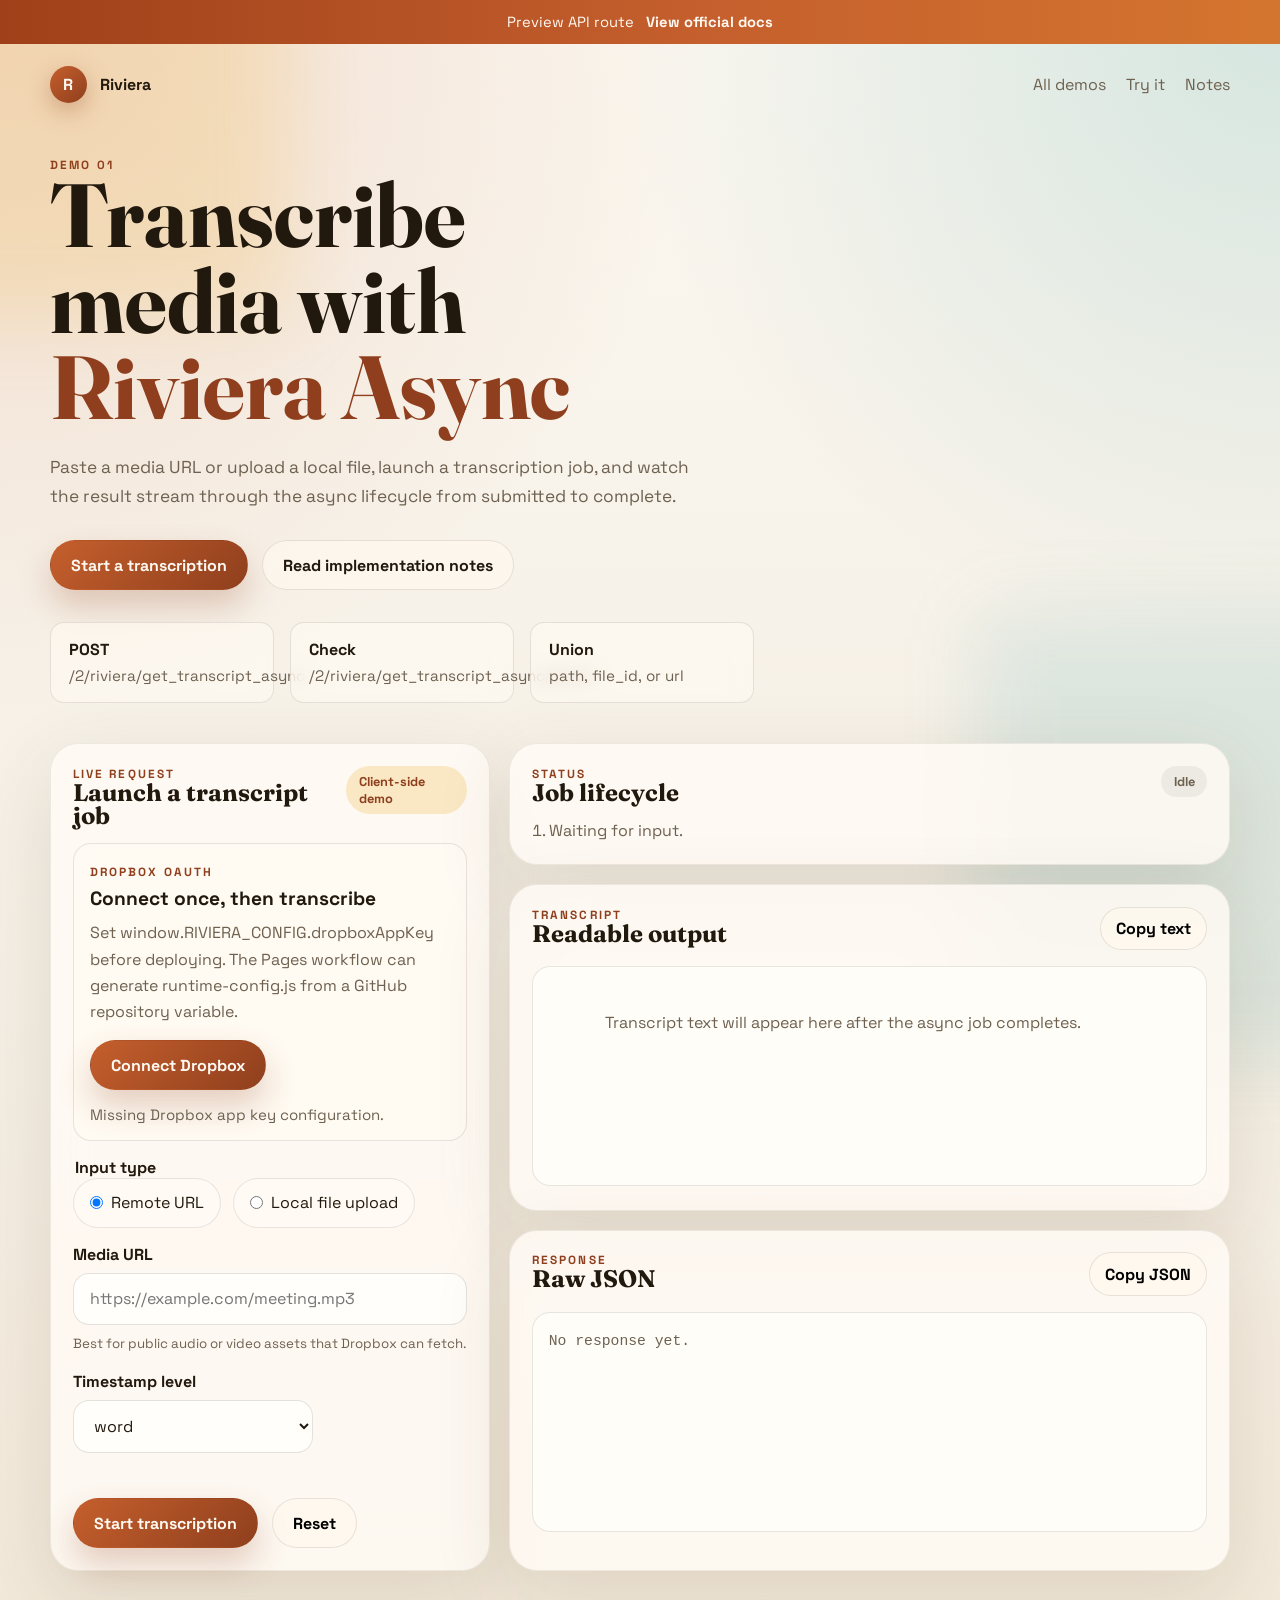
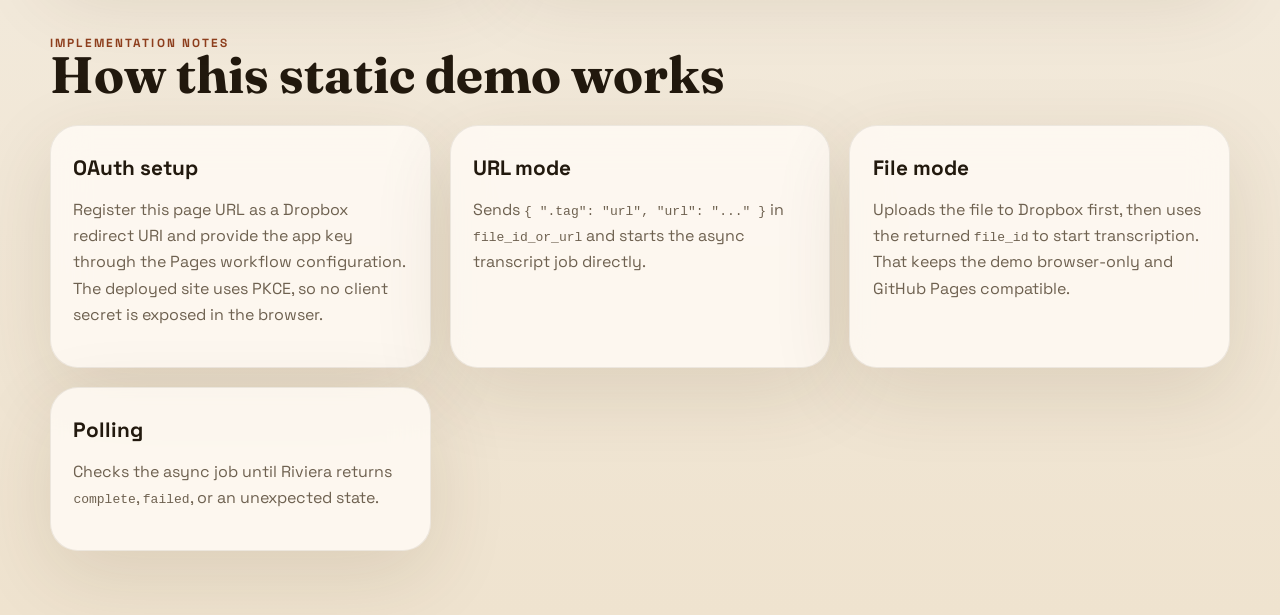
==== demos/transcription/index.html @ a37eb1b1 "Initial GitHub Pages transcription demo" ====
<!doctype html>
<html lang="en">
  <head>
    <meta charset="UTF-8" />
    <meta name="viewport" content="width=device-width, initial-scale=1.0" />
    <title>Riviera Transcription Demo</title>
    <meta
      name="description"
      content="Submit a URL or upload a file and transcribe it with Riviera's async transcript API."
    />
    <link
      rel="icon"
      href="data:image/svg+xml,%3Csvg xmlns='http://www.w3.org/2000/svg' viewBox='0 0 64 64'%3E%3Crect width='64' height='64' rx='18' fill='%23c55f2d'/%3E%3Ctext x='50%25' y='56%25' text-anchor='middle' font-size='34' font-family='Georgia,serif' fill='white'%3ER%3C/text%3E%3C/svg%3E"
    />
    <link rel="preconnect" href="https://fonts.googleapis.com" />
    <link rel="preconnect" href="https://fonts.gstatic.com" crossorigin />
    <link
      href="https://fonts.googleapis.com/css2?family=Fraunces:opsz,wght@9..144,500;9..144,700&family=Space+Grotesk:wght@400;500;700&display=swap"
      rel="stylesheet"
    />
    <link rel="stylesheet" href="../../assets/styles.css" />
  </head>
  <body class="site-shell demo-shell">
    <div class="announcement-bar">
      <span>Preview API route</span>
      <a href="https://www.dropbox.com/developers/documentation/http/documentation#riviera-get_transcript_async">
        View official docs
      </a>
    </div>

    <header class="topbar page-width">
      <a class="brand" href="../../">
        <span class="brand-mark">R</span>
        <span>Riviera</span>
      </a>
      <nav class="topnav" aria-label="Primary">
        <a href="../../">All demos</a>
        <a href="#demo">Try it</a>
        <a href="#notes">Notes</a>
      </nav>
    </header>

    <main class="page-width">
      <section class="hero hero-demo">
        <div class="hero-copy">
          <div class="eyebrow">Demo 01</div>
          <h1>
            Transcribe media with
            <span>Riviera Async</span>
          </h1>
          <p class="hero-text">
            Paste a media URL or upload a local file, launch a transcription
            job, and watch the result stream through the async lifecycle from
            submitted to complete.
          </p>
          <div class="hero-actions">
            <a class="button button-primary" href="#demo">Start a transcription</a>
            <a class="button button-secondary" href="#notes">Read implementation notes</a>
          </div>
          <div class="hero-metrics" aria-label="API facts">
            <div>
              <strong>POST</strong>
              <span>/2/riviera/get_transcript_async</span>
            </div>
            <div>
              <strong>Check</strong>
              <span>/2/riviera/get_transcript_async/check</span>
            </div>
            <div>
              <strong>Union</strong>
              <span>path, file_id, or url</span>
            </div>
          </div>
        </div>
      </section>

      <section id="demo" class="demo-workbench">
        <div class="form-panel glass-card">
          <div class="panel-header">
            <div>
              <div class="eyebrow">Live request</div>
              <h2>Launch a transcript job</h2>
            </div>
            <span class="pill pill-warm">Client-side demo</span>
          </div>

          <section class="auth-card">
            <div class="auth-copy">
              <span class="eyebrow">Dropbox OAuth</span>
              <h3>Connect once, then transcribe</h3>
              <p id="auth-description">
                This demo uses Dropbox OAuth with PKCE in the browser. Connect
                your account to enable URL and upload flows without pasting an
                access token manually.
              </p>
            </div>
            <div class="auth-actions">
              <button class="button button-primary" id="connect-button" type="button">
                Connect Dropbox
              </button>
              <button class="button button-secondary is-hidden" id="disconnect-button" type="button">
                Disconnect
              </button>
            </div>
            <div id="auth-meta" class="auth-meta">
              Not connected.
            </div>
          </section>

          <form id="transcription-form" class="transcription-form">
            <fieldset class="mode-switch">
              <legend>Input type</legend>
              <label class="mode-option">
                <input type="radio" name="inputMode" value="url" checked />
                <span>Remote URL</span>
              </label>
              <label class="mode-option">
                <input type="radio" name="inputMode" value="file" />
                <span>Local file upload</span>
              </label>
            </fieldset>

            <label class="field" data-mode-panel="url">
              <span>Media URL</span>
              <input
                id="media-url"
                name="mediaUrl"
                type="url"
                placeholder="https://example.com/meeting.mp3"
              />
              <small>Best for public audio or video assets that Dropbox can fetch.</small>
            </label>

            <label class="field is-hidden" data-mode-panel="file">
              <span>Media file</span>
              <input id="media-file" name="mediaFile" type="file" accept="audio/*,video/*" />
              <small>
                The file is uploaded to Dropbox first, then transcribed using
                the returned file ID.
              </small>
            </label>

            <label class="field field-inline">
              <span>Timestamp level</span>
              <select id="timestamp-level" name="timestampLevel">
                <option value="word" selected>word</option>
                <option value="unknown">unknown</option>
              </select>
            </label>

            <div class="form-actions">
              <button class="button button-primary" id="submit-button" type="submit">
                Start transcription
              </button>
              <button class="button button-secondary" id="reset-button" type="button">
                Reset
              </button>
            </div>
          </form>
        </div>

        <div class="results-panel">
          <section class="glass-card status-card">
            <div class="panel-header">
              <div>
                <div class="eyebrow">Status</div>
                <h2>Job lifecycle</h2>
              </div>
              <span id="status-pill" class="pill pill-neutral">Idle</span>
            </div>
            <ol id="status-log" class="status-log">
              <li>Waiting for input.</li>
            </ol>
          </section>

          <section class="glass-card output-card">
            <div class="panel-header">
              <div>
                <div class="eyebrow">Transcript</div>
                <h2>Readable output</h2>
              </div>
              <button class="button button-ghost" id="copy-transcript" type="button">
                Copy text
              </button>
            </div>
            <div id="transcript-output" class="output-box empty-state">
              Transcript text will appear here after the async job completes.
            </div>
          </section>

          <section class="glass-card output-card">
            <div class="panel-header">
              <div>
                <div class="eyebrow">Response</div>
                <h2>Raw JSON</h2>
              </div>
              <button class="button button-ghost" id="copy-json" type="button">
                Copy JSON
              </button>
            </div>
            <pre id="json-output" class="output-box empty-state">No response yet.</pre>
          </section>
        </div>
      </section>

      <section id="notes" class="section notes-section">
        <div class="section-heading">
          <div class="eyebrow">Implementation notes</div>
          <h2>How this static demo works</h2>
        </div>
        <div class="notes-grid">
          <article class="note-card">
            <h3>OAuth setup</h3>
            <p>
              Register this page URL as a Dropbox redirect URI and provide the
              app key through the Pages workflow configuration. The deployed
              site uses PKCE, so no client secret is exposed in the browser.
            </p>
          </article>
          <article class="note-card">
            <h3>URL mode</h3>
            <p>
              Sends <code>{ ".tag": "url", "url": "..." }</code> in
              <code>file_id_or_url</code> and starts the async transcript job
              directly.
            </p>
          </article>
          <article class="note-card">
            <h3>File mode</h3>
            <p>
              Uploads the file to Dropbox first, then uses the returned
              <code>file_id</code> to start transcription. That keeps the demo
              browser-only and GitHub Pages compatible.
            </p>
          </article>
          <article class="note-card">
            <h3>Polling</h3>
            <p>
              Checks the async job until Riviera returns
              <code>complete</code>, <code>failed</code>, or an unexpected
              state.
            </p>
          </article>
        </div>
      </section>
    </main>

    <script src="../../assets/runtime-config.js"></script>
    <script src="../../assets/transcription.js" defer></script>
  </body>
</html>
---- assets/styles.css ----
:root {
  --bg: #f5efe5;
  --bg-strong: #f2e4d0;
  --panel: rgba(255, 251, 245, 0.84);
  --panel-border: rgba(47, 35, 19, 0.08);
  --ink: #22190e;
  --muted: #6e6150;
  --line: rgba(34, 25, 14, 0.1);
  --brand: #c55f2d;
  --brand-deep: #8f3f1d;
  --teal: #0f8b8d;
  --gold: #f0b84b;
  --shadow: 0 24px 80px rgba(77, 50, 20, 0.12);
  --radius-xl: 28px;
  --radius-lg: 20px;
  --radius-md: 14px;
}

*,
*::before,
*::after {
  box-sizing: border-box;
}

html {
  scroll-behavior: smooth;
}

body {
  margin: 0;
  min-height: 100vh;
  color: var(--ink);
  background:
    radial-gradient(circle at top left, rgba(197, 95, 45, 0.18), transparent 28%),
    radial-gradient(circle at top right, rgba(15, 139, 141, 0.16), transparent 26%),
    linear-gradient(180deg, #fbf7f0 0%, var(--bg) 45%, #efe3cf 100%);
  font-family: "Space Grotesk", sans-serif;
}

a {
  color: inherit;
}

.site-shell {
  position: relative;
  overflow-x: hidden;
}

.site-shell::before,
.site-shell::after {
  position: fixed;
  z-index: -1;
  width: 28rem;
  height: 28rem;
  content: "";
  filter: blur(40px);
  opacity: 0.5;
  pointer-events: none;
}

.site-shell::before {
  top: -8rem;
  left: -10rem;
  background: rgba(240, 184, 75, 0.45);
}

.site-shell::after {
  right: -9rem;
  bottom: -10rem;
  background: rgba(15, 139, 141, 0.22);
}

.page-width {
  width: min(1180px, calc(100% - 2rem));
  margin: 0 auto;
}

.announcement-bar {
  display: flex;
  justify-content: center;
  gap: 0.75rem;
  padding: 0.8rem 1rem;
  color: #fff9f2;
  background: linear-gradient(90deg, #9f401a 0%, #c55f2d 55%, #d4752f 100%);
  font-size: 0.92rem;
}

.announcement-bar a {
  font-weight: 700;
  text-decoration: none;
}

.topbar {
  display: flex;
  align-items: center;
  justify-content: space-between;
  padding: 1.4rem 0;
}

.brand {
  display: inline-flex;
  align-items: center;
  gap: 0.8rem;
  font-weight: 700;
  text-decoration: none;
}

.brand-mark {
  display: inline-grid;
  place-items: center;
  width: 2.3rem;
  height: 2.3rem;
  border-radius: 999px;
  color: #fff7f0;
  background: linear-gradient(140deg, var(--brand) 0%, var(--brand-deep) 100%);
  box-shadow: 0 8px 24px rgba(143, 63, 29, 0.35);
}

.topnav {
  display: flex;
  gap: 1.25rem;
  flex-wrap: wrap;
}

.topnav a {
  color: var(--muted);
  text-decoration: none;
}

.hero {
  display: grid;
  gap: 2rem;
  align-items: center;
  padding: 2rem 0 4rem;
}

.hero-home {
  grid-template-columns: minmax(0, 1.1fr) minmax(320px, 0.9fr);
}

.hero-demo {
  grid-template-columns: 1fr;
  padding-bottom: 2.5rem;
}

.eyebrow,
.card-kicker,
.micro-label {
  text-transform: uppercase;
  letter-spacing: 0.18em;
  font-size: 0.74rem;
  font-weight: 700;
  color: var(--brand-deep);
}

.hero h1,
.section-heading h2,
.panel-header h2,
.hero-card h2 {
  margin: 0;
  font-family: "Fraunces", serif;
  line-height: 0.96;
}

.hero h1 {
  max-width: 11ch;
  font-size: clamp(3.5rem, 7vw, 6.6rem);
}

.hero h1 span {
  color: var(--brand-deep);
}

.hero-text {
  max-width: 40rem;
  margin: 1.4rem 0 0;
  color: var(--muted);
  font-size: 1.08rem;
  line-height: 1.7;
}

.hero-actions,
.form-actions {
  display: flex;
  gap: 0.9rem;
  flex-wrap: wrap;
  margin-top: 1.8rem;
}

.hero-metrics {
  display: grid;
  grid-template-columns: repeat(3, minmax(0, 1fr));
  gap: 1rem;
  max-width: 44rem;
  margin-top: 2rem;
}

.hero-metrics div {
  padding: 1rem 1.1rem;
  border: 1px solid var(--line);
  border-radius: var(--radius-md);
  background: rgba(255, 250, 242, 0.62);
  backdrop-filter: blur(10px);
}

.hero-metrics strong {
  display: block;
  margin-bottom: 0.3rem;
  font-size: 1rem;
}

.hero-metrics span {
  color: var(--muted);
  font-size: 0.95rem;
}

.hero-panel {
  position: relative;
}

.panel-glow {
  position: absolute;
  inset: 8% 12%;
  border-radius: 36px;
  background: linear-gradient(145deg, rgba(197, 95, 45, 0.18), rgba(15, 139, 141, 0.1));
  filter: blur(20px);
}

.hero-card,
.glass-card,
.structure-card,
.demo-card,
.note-card {
  position: relative;
  border: 1px solid var(--panel-border);
  border-radius: var(--radius-xl);
  background: var(--panel);
  box-shadow: var(--shadow);
  backdrop-filter: blur(18px);
}

.hero-card {
  padding: 1.6rem;
}

.hero-card-top,
.panel-header {
  display: flex;
  align-items: flex-start;
  justify-content: space-between;
  gap: 1rem;
}

.hero-card p,
.demo-card p,
.note-card p,
.structure-card p,
.field small {
  color: var(--muted);
  line-height: 1.65;
}

.feature-list {
  display: grid;
  gap: 0.8rem;
  padding: 0;
  margin: 1.2rem 0 1.5rem;
  list-style: none;
}

.feature-list li {
  position: relative;
  padding-left: 1.3rem;
}

.feature-list li::before {
  position: absolute;
  left: 0;
  top: 0.4rem;
  width: 0.45rem;
  height: 0.45rem;
  border-radius: 999px;
  background: var(--teal);
  content: "";
}

.button {
  display: inline-flex;
  align-items: center;
  justify-content: center;
  min-height: 48px;
  padding: 0.85rem 1.25rem;
  border: 1px solid transparent;
  border-radius: 999px;
  font: inherit;
  font-weight: 700;
  text-decoration: none;
  cursor: pointer;
  transition:
    transform 160ms ease,
    box-shadow 160ms ease,
    background 160ms ease;
}

.button:hover {
  transform: translateY(-1px);
}

.button-primary {
  color: #fff9f2;
  background: linear-gradient(135deg, var(--brand) 0%, var(--brand-deep) 100%);
  box-shadow: 0 16px 32px rgba(143, 63, 29, 0.24);
}

.button-secondary,
.button-ghost {
  border-color: var(--line);
  background: rgba(255, 248, 238, 0.7);
}

.button-ghost {
  min-height: 40px;
  padding: 0.65rem 0.95rem;
}

.button-wide {
  width: 100%;
}

.pill {
  display: inline-flex;
  align-items: center;
  justify-content: center;
  padding: 0.45rem 0.8rem;
  border-radius: 999px;
  font-size: 0.8rem;
  font-weight: 700;
}

.pill-warm {
  color: var(--brand-deep);
  background: rgba(240, 184, 75, 0.28);
}

.pill-neutral {
  color: var(--muted);
  background: rgba(34, 25, 14, 0.06);
}

.pill-success {
  color: #0f6c57;
  background: rgba(41, 171, 135, 0.18);
}

.pill-danger {
  color: #8b2f18;
  background: rgba(197, 95, 45, 0.18);
}

.pill-progress {
  color: #855400;
  background: rgba(240, 184, 75, 0.28);
}

.section {
  padding: 1rem 0 4rem;
}

.section-heading h2 {
  font-size: clamp(2.3rem, 4vw, 3.6rem);
}

.demo-grid,
.notes-grid {
  display: grid;
  gap: 1.2rem;
  margin-top: 1.6rem;
}

.demo-grid {
  grid-template-columns: repeat(3, minmax(0, 1fr));
}

.notes-grid {
  grid-template-columns: repeat(3, minmax(0, 1fr));
}

.demo-card,
.note-card {
  padding: 1.4rem;
}

.demo-card-featured {
  background:
    linear-gradient(180deg, rgba(255, 248, 238, 0.92), rgba(249, 236, 212, 0.92)),
    var(--panel);
}

.demo-card h3,
.note-card h3 {
  margin: 0.4rem 0 0.7rem;
  font-size: 1.3rem;
}

.demo-card a,
.demo-card span {
  font-weight: 700;
}

.structure-card {
  padding: 1.5rem;
  margin-top: 1.6rem;
}

.structure-card pre {
  margin: 0;
  padding: 1rem 1.1rem;
  overflow-x: auto;
  border-radius: var(--radius-md);
  background: #241c15;
  color: #f9efe1;
}

.demo-workbench {
  display: grid;
  grid-template-columns: minmax(320px, 440px) minmax(0, 1fr);
  gap: 1.2rem;
  padding-bottom: 4rem;
}

.glass-card {
  padding: 1.35rem;
}

.transcription-form {
  display: grid;
  gap: 1rem;
  margin-top: 1rem;
}

.auth-card {
  display: grid;
  gap: 0.9rem;
  margin-top: 1rem;
  padding: 1rem;
  border: 1px solid var(--line);
  border-radius: 18px;
  background: rgba(255, 250, 242, 0.78);
}

.auth-card h3 {
  margin: 0.35rem 0 0;
  font-size: 1.2rem;
}

.auth-card p {
  margin: 0.55rem 0 0;
  color: var(--muted);
  line-height: 1.65;
}

.auth-actions {
  display: flex;
  gap: 0.75rem;
  flex-wrap: wrap;
}

.auth-meta {
  color: var(--muted);
  font-size: 0.94rem;
}

.field {
  display: grid;
  gap: 0.5rem;
}

.field span,
.mode-switch legend {
  font-weight: 700;
}

input,
select {
  width: 100%;
  min-height: 50px;
  padding: 0.9rem 1rem;
  border: 1px solid rgba(34, 25, 14, 0.12);
  border-radius: 16px;
  color: var(--ink);
  background: rgba(255, 254, 251, 0.92);
  font: inherit;
}

input:focus,
select:focus {
  outline: 2px solid rgba(197, 95, 45, 0.22);
  outline-offset: 1px;
  border-color: rgba(197, 95, 45, 0.42);
}

.mode-switch {
  display: flex;
  gap: 0.75rem;
  padding: 0;
  margin: 0;
  border: 0;
  flex-wrap: wrap;
}

.mode-option {
  display: inline-flex;
  align-items: center;
  gap: 0.5rem;
  padding: 0.85rem 1rem;
  border: 1px solid var(--line);
  border-radius: 999px;
  background: rgba(255, 251, 245, 0.7);
  cursor: pointer;
}

.mode-option input {
  width: auto;
  min-height: auto;
  margin: 0;
}

.field-inline {
  max-width: 240px;
}

.results-panel {
  display: grid;
  gap: 1.2rem;
}

.status-log {
  display: grid;
  gap: 0.7rem;
  margin: 1rem 0 0;
  padding-left: 1.1rem;
  color: var(--muted);
}

.output-box {
  min-height: 220px;
  margin-top: 1rem;
  padding: 1rem;
  overflow: auto;
  border: 1px solid rgba(34, 25, 14, 0.1);
  border-radius: 18px;
  background: rgba(255, 253, 248, 0.86);
  white-space: pre-wrap;
  line-height: 1.65;
}

pre.output-box {
  font-size: 0.92rem;
}

.empty-state {
  color: var(--muted);
}

.is-hidden {
  display: none;
}

.notes-section {
  padding-top: 0;
}

@media (max-width: 980px) {
  .hero-home,
  .demo-workbench,
  .demo-grid,
  .notes-grid {
    grid-template-columns: 1fr;
  }

  .hero h1 {
    max-width: 100%;
  }

  .hero-metrics {
    grid-template-columns: 1fr;
  }
}

@media (max-width: 720px) {
  .announcement-bar,
  .topbar,
  .hero-card-top,
  .panel-header {
    align-items: flex-start;
    flex-direction: column;
  }

  .topnav {
    gap: 0.9rem;
  }

  .button,
  .mode-option,
  .auth-actions .button {
    width: 100%;
  }

  .hero-actions,
  .form-actions {
    flex-direction: column;
  }
}
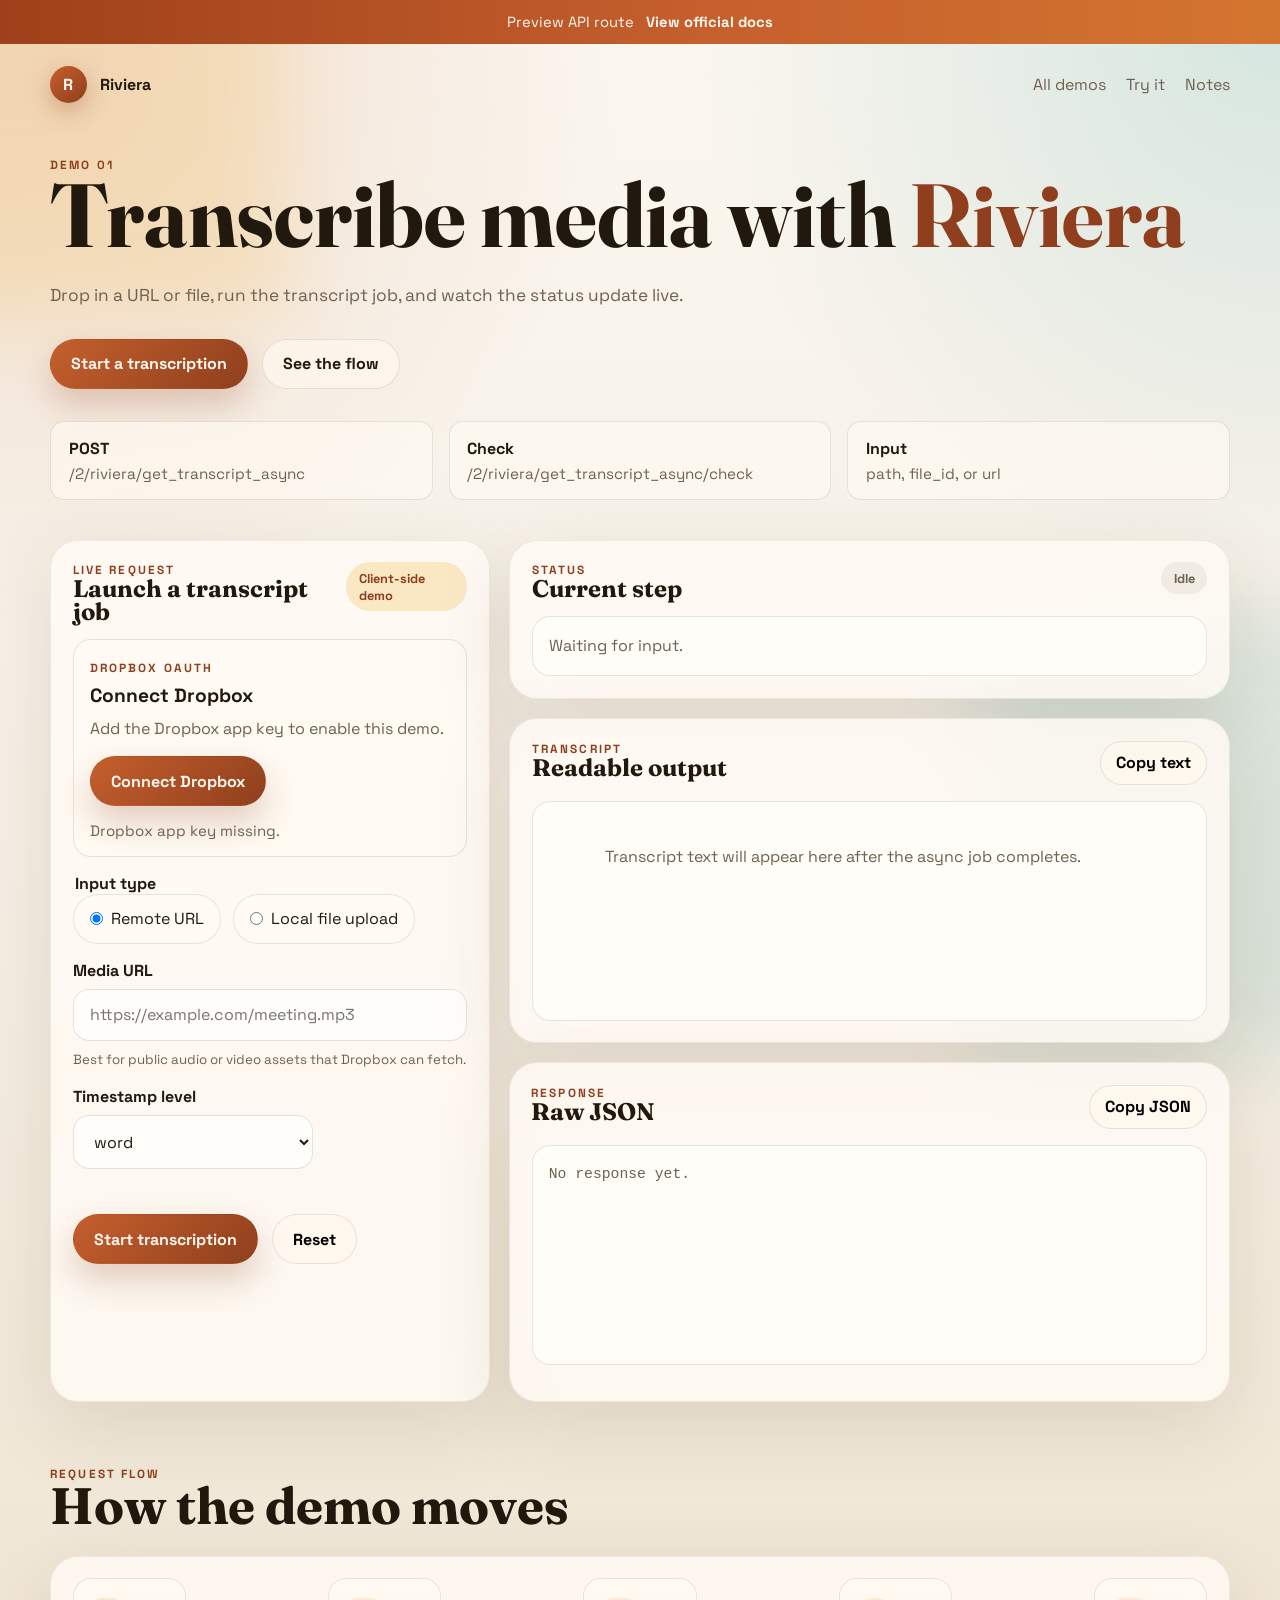
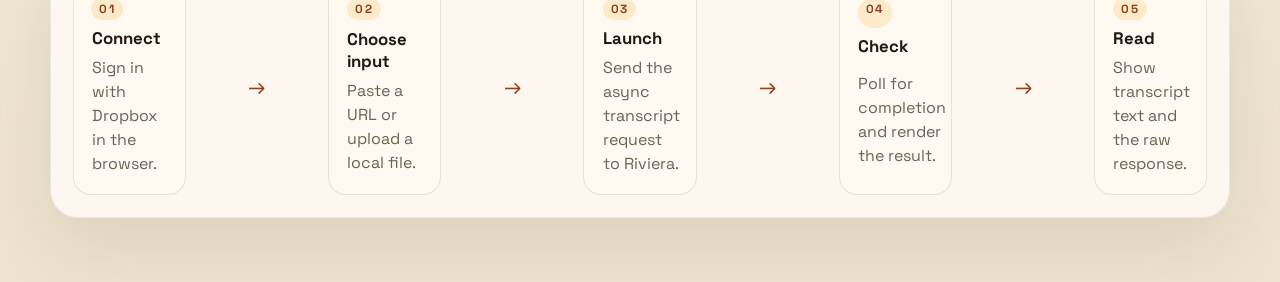
==== commit fd5c43ec: "Polish transcription demo layout" ====
--- a/demos/transcription/index.html
+++ b/demos/transcription/index.html
@@ -46,29 +46,28 @@
           <div class="eyebrow">Demo 01</div>
           <h1>
             Transcribe media with
-            <span>Riviera Async</span>
+            <span>Riviera</span>
           </h1>
           <p class="hero-text">
-            Paste a media URL or upload a local file, launch a transcription
-            job, and watch the result stream through the async lifecycle from
-            submitted to complete.
+            Drop in a URL or file, run the transcript job, and watch the
+            status update live.
           </p>
           <div class="hero-actions">
             <a class="button button-primary" href="#demo">Start a transcription</a>
-            <a class="button button-secondary" href="#notes">Read implementation notes</a>
+            <a class="button button-secondary" href="#notes">See the flow</a>
           </div>
           <div class="hero-metrics" aria-label="API facts">
             <div>
               <strong>POST</strong>
-              <span>/2/riviera/get_transcript_async</span>
+              <span class="metric-copy">/2/riviera/get_transcript_async</span>
             </div>
             <div>
               <strong>Check</strong>
-              <span>/2/riviera/get_transcript_async/check</span>
-            </div>
-            <div>
-              <strong>Union</strong>
-              <span>path, file_id, or url</span>
+              <span class="metric-copy">/2/riviera/get_transcript_async/check</span>
+            </div>
+            <div>
+              <strong>Input</strong>
+              <span class="metric-copy">path, file_id, or url</span>
             </div>
           </div>
         </div>
@@ -87,11 +86,9 @@
           <section class="auth-card">
             <div class="auth-copy">
               <span class="eyebrow">Dropbox OAuth</span>
-              <h3>Connect once, then transcribe</h3>
+              <h3>Connect Dropbox</h3>
               <p id="auth-description">
-                This demo uses Dropbox OAuth with PKCE in the browser. Connect
-                your account to enable URL and upload flows without pasting an
-                access token manually.
+                Connect Dropbox once to run URL or file-based transcriptions.
               </p>
             </div>
             <div class="auth-actions">
@@ -144,7 +141,7 @@
               <span>Timestamp level</span>
               <select id="timestamp-level" name="timestampLevel">
                 <option value="word" selected>word</option>
-                <option value="unknown">unknown</option>
+                <option value="sentence">sentence</option>
               </select>
             </label>
 
@@ -164,13 +161,11 @@
             <div class="panel-header">
               <div>
                 <div class="eyebrow">Status</div>
-                <h2>Job lifecycle</h2>
+                <h2>Current step</h2>
               </div>
               <span id="status-pill" class="pill pill-neutral">Idle</span>
             </div>
-            <ol id="status-log" class="status-log">
-              <li>Waiting for input.</li>
-            </ol>
+            <div id="status-log" class="status-log">Waiting for input.</div>
           </section>
 
           <section class="glass-card output-card">
@@ -205,42 +200,39 @@
 
       <section id="notes" class="section notes-section">
         <div class="section-heading">
-          <div class="eyebrow">Implementation notes</div>
-          <h2>How this static demo works</h2>
-        </div>
-        <div class="notes-grid">
-          <article class="note-card">
-            <h3>OAuth setup</h3>
-            <p>
-              Register this page URL as a Dropbox redirect URI and provide the
-              app key through the Pages workflow configuration. The deployed
-              site uses PKCE, so no client secret is exposed in the browser.
-            </p>
-          </article>
-          <article class="note-card">
-            <h3>URL mode</h3>
-            <p>
-              Sends <code>{ ".tag": "url", "url": "..." }</code> in
-              <code>file_id_or_url</code> and starts the async transcript job
-              directly.
-            </p>
-          </article>
-          <article class="note-card">
-            <h3>File mode</h3>
-            <p>
-              Uploads the file to Dropbox first, then uses the returned
-              <code>file_id</code> to start transcription. That keeps the demo
-              browser-only and GitHub Pages compatible.
-            </p>
-          </article>
-          <article class="note-card">
-            <h3>Polling</h3>
-            <p>
-              Checks the async job until Riviera returns
-              <code>complete</code>, <code>failed</code>, or an unexpected
-              state.
-            </p>
-          </article>
+          <div class="eyebrow">Request flow</div>
+          <h2>How the demo moves</h2>
+        </div>
+        <div class="flow-diagram glass-card" aria-label="Demo request flow">
+          <div class="flow-step">
+            <span class="flow-index">01</span>
+            <h3>Connect</h3>
+            <p>Sign in with Dropbox in the browser.</p>
+          </div>
+          <div class="flow-arrow" aria-hidden="true">→</div>
+          <div class="flow-step">
+            <span class="flow-index">02</span>
+            <h3>Choose input</h3>
+            <p>Paste a URL or upload a local file.</p>
+          </div>
+          <div class="flow-arrow" aria-hidden="true">→</div>
+          <div class="flow-step">
+            <span class="flow-index">03</span>
+            <h3>Launch</h3>
+            <p>Send the async transcript request to Riviera.</p>
+          </div>
+          <div class="flow-arrow" aria-hidden="true">→</div>
+          <div class="flow-step">
+            <span class="flow-index">04</span>
+            <h3>Check</h3>
+            <p>Poll for completion and render the result.</p>
+          </div>
+          <div class="flow-arrow" aria-hidden="true">→</div>
+          <div class="flow-step">
+            <span class="flow-index">05</span>
+            <h3>Read</h3>
+            <p>Show transcript text and the raw response.</p>
+          </div>
         </div>
       </section>
     </main>
--- a/assets/styles.css
+++ b/assets/styles.css
@@ -167,6 +167,10 @@
   font-size: clamp(3.5rem, 7vw, 6.6rem);
 }
 
+.hero-demo h1 {
+  max-width: 100%;
+}
+
 .hero h1 span {
   color: var(--brand-deep);
 }
@@ -191,11 +195,12 @@
   display: grid;
   grid-template-columns: repeat(3, minmax(0, 1fr));
   gap: 1rem;
-  max-width: 44rem;
+  max-width: 100%;
   margin-top: 2rem;
 }
 
 .hero-metrics div {
+  min-width: 0;
   padding: 1rem 1.1rem;
   border: 1px solid var(--line);
   border-radius: var(--radius-md);
@@ -210,8 +215,11 @@
 }
 
 .hero-metrics span {
+  display: block;
   color: var(--muted);
   font-size: 0.95rem;
+  overflow-wrap: anywhere;
+  word-break: break-word;
 }
 
 .hero-panel {
@@ -456,7 +464,7 @@
 .auth-card p {
   margin: 0.55rem 0 0;
   color: var(--muted);
-  line-height: 1.65;
+  line-height: 1.55;
 }
 
 .auth-actions {
@@ -535,11 +543,16 @@
 }
 
 .status-log {
-  display: grid;
-  gap: 0.7rem;
+  display: flex;
+  align-items: center;
+  min-height: 3.75rem;
   margin: 1rem 0 0;
-  padding-left: 1.1rem;
-  color: var(--muted);
+  padding: 0.95rem 1rem;
+  border: 1px solid rgba(34, 25, 14, 0.1);
+  border-radius: 18px;
+  background: rgba(255, 253, 248, 0.86);
+  color: var(--muted);
+  line-height: 1.5;
 }
 
 .output-box {
@@ -570,6 +583,55 @@
   padding-top: 0;
 }
 
+.flow-diagram {
+  display: grid;
+  grid-template-columns: repeat(9, minmax(0, 1fr));
+  gap: 0.9rem;
+  align-items: stretch;
+  margin-top: 1.6rem;
+}
+
+.flow-step {
+  display: grid;
+  gap: 0.45rem;
+  grid-column: span 1;
+  min-width: 0;
+  padding: 1.15rem;
+  border: 1px solid var(--line);
+  border-radius: 18px;
+  background: rgba(255, 250, 242, 0.78);
+}
+
+.flow-step h3 {
+  margin: 0;
+  font-size: 1.05rem;
+}
+
+.flow-step p {
+  margin: 0;
+  color: var(--muted);
+  line-height: 1.5;
+}
+
+.flow-index {
+  display: inline-flex;
+  width: fit-content;
+  padding: 0.22rem 0.5rem;
+  border-radius: 999px;
+  color: var(--brand-deep);
+  background: rgba(240, 184, 75, 0.24);
+  font-size: 0.74rem;
+  font-weight: 700;
+  letter-spacing: 0.1em;
+}
+
+.flow-arrow {
+  display: grid;
+  place-items: center;
+  color: var(--brand-deep);
+  font-size: 1.35rem;
+}
+
 @media (max-width: 980px) {
   .hero-home,
   .demo-workbench,
@@ -584,6 +646,19 @@
 
   .hero-metrics {
     grid-template-columns: 1fr;
+  }
+
+  .flow-diagram {
+    grid-template-columns: 1fr;
+  }
+
+  .flow-step,
+  .flow-arrow {
+    grid-column: auto;
+  }
+
+  .flow-arrow {
+    transform: rotate(90deg);
   }
 }
 
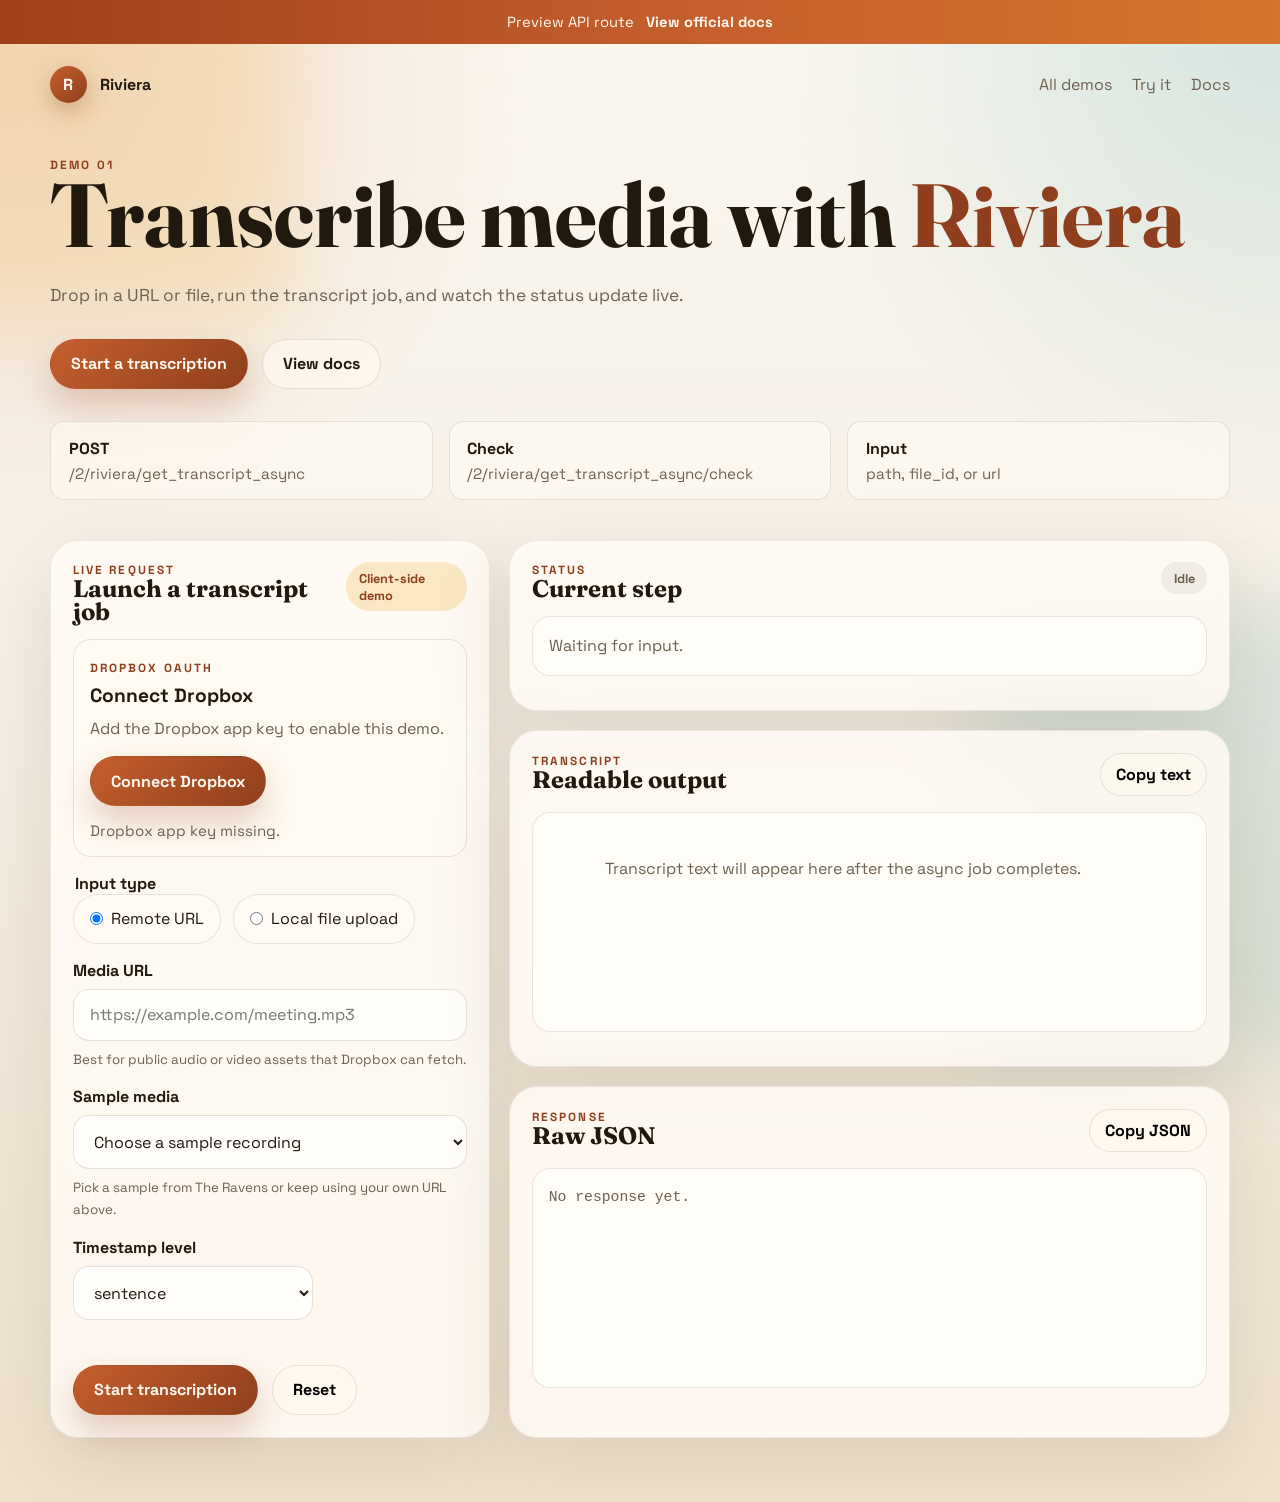
==== commit dbaa1ea0: "Add sample media preview to transcription demo" ====
--- a/demos/transcription/index.html
+++ b/demos/transcription/index.html
@@ -36,7 +36,7 @@
       <nav class="topnav" aria-label="Primary">
         <a href="../../">All demos</a>
         <a href="#demo">Try it</a>
-        <a href="#notes">Notes</a>
+        <a href="https://www.dropbox.com/developers/documentation/http/documentation#riviera-get_transcript_async">Docs</a>
       </nav>
     </header>
 
@@ -54,7 +54,12 @@
           </p>
           <div class="hero-actions">
             <a class="button button-primary" href="#demo">Start a transcription</a>
-            <a class="button button-secondary" href="#notes">See the flow</a>
+            <a
+              class="button button-secondary"
+              href="https://www.dropbox.com/developers/documentation/http/documentation#riviera-get_transcript_async"
+            >
+              View docs
+            </a>
           </div>
           <div class="hero-metrics" aria-label="API facts">
             <div>
@@ -128,6 +133,23 @@
               <small>Best for public audio or video assets that Dropbox can fetch.</small>
             </label>
 
+            <section class="field" data-mode-panel="url">
+              <span>Sample media</span>
+              <select id="preset-media" name="presetMedia">
+                <option value="">Choose a sample recording</option>
+              </select>
+              <small>Pick a sample from The Ravens or keep using your own URL above.</small>
+            </section>
+
+            <section class="media-preview is-hidden" id="preset-preview" data-mode-panel="url">
+              <div class="media-preview-copy">
+                <span class="eyebrow">Preview</span>
+                <h3 id="preset-title">Sample media</h3>
+                <p id="preset-description">Listen before transcribing.</p>
+              </div>
+              <audio id="preset-player" controls preload="none"></audio>
+            </section>
+
             <label class="field is-hidden" data-mode-panel="file">
               <span>Media file</span>
               <input id="media-file" name="mediaFile" type="file" accept="audio/*,video/*" />
@@ -140,8 +162,8 @@
             <label class="field field-inline">
               <span>Timestamp level</span>
               <select id="timestamp-level" name="timestampLevel">
-                <option value="word" selected>word</option>
-                <option value="sentence">sentence</option>
+                <option value="word">word</option>
+                <option value="sentence" selected>sentence</option>
               </select>
             </label>
 
@@ -198,43 +220,6 @@
         </div>
       </section>
 
-      <section id="notes" class="section notes-section">
-        <div class="section-heading">
-          <div class="eyebrow">Request flow</div>
-          <h2>How the demo moves</h2>
-        </div>
-        <div class="flow-diagram glass-card" aria-label="Demo request flow">
-          <div class="flow-step">
-            <span class="flow-index">01</span>
-            <h3>Connect</h3>
-            <p>Sign in with Dropbox in the browser.</p>
-          </div>
-          <div class="flow-arrow" aria-hidden="true">→</div>
-          <div class="flow-step">
-            <span class="flow-index">02</span>
-            <h3>Choose input</h3>
-            <p>Paste a URL or upload a local file.</p>
-          </div>
-          <div class="flow-arrow" aria-hidden="true">→</div>
-          <div class="flow-step">
-            <span class="flow-index">03</span>
-            <h3>Launch</h3>
-            <p>Send the async transcript request to Riviera.</p>
-          </div>
-          <div class="flow-arrow" aria-hidden="true">→</div>
-          <div class="flow-step">
-            <span class="flow-index">04</span>
-            <h3>Check</h3>
-            <p>Poll for completion and render the result.</p>
-          </div>
-          <div class="flow-arrow" aria-hidden="true">→</div>
-          <div class="flow-step">
-            <span class="flow-index">05</span>
-            <h3>Read</h3>
-            <p>Show transcript text and the raw response.</p>
-          </div>
-        </div>
-      </section>
     </main>
 
     <script src="../../assets/runtime-config.js"></script>
--- a/assets/styles.css
+++ b/assets/styles.css
@@ -478,6 +478,30 @@
   font-size: 0.94rem;
 }
 
+.media-preview {
+  display: grid;
+  gap: 0.8rem;
+  padding: 1rem;
+  border: 1px solid var(--line);
+  border-radius: 18px;
+  background: rgba(255, 250, 242, 0.78);
+}
+
+.media-preview h3 {
+  margin: 0.35rem 0 0;
+  font-size: 1.05rem;
+}
+
+.media-preview p {
+  margin: 0.45rem 0 0;
+  color: var(--muted);
+  line-height: 1.55;
+}
+
+.media-preview audio {
+  width: 100%;
+}
+
 .field {
   display: grid;
   gap: 0.5rem;
@@ -567,6 +591,12 @@
   line-height: 1.65;
 }
 
+#json-output {
+  height: 220px;
+  min-height: 220px;
+  max-height: 220px;
+}
+
 pre.output-box {
   font-size: 0.92rem;
 }
@@ -577,59 +607,6 @@
 
 .is-hidden {
   display: none;
-}
-
-.notes-section {
-  padding-top: 0;
-}
-
-.flow-diagram {
-  display: grid;
-  grid-template-columns: repeat(9, minmax(0, 1fr));
-  gap: 0.9rem;
-  align-items: stretch;
-  margin-top: 1.6rem;
-}
-
-.flow-step {
-  display: grid;
-  gap: 0.45rem;
-  grid-column: span 1;
-  min-width: 0;
-  padding: 1.15rem;
-  border: 1px solid var(--line);
-  border-radius: 18px;
-  background: rgba(255, 250, 242, 0.78);
-}
-
-.flow-step h3 {
-  margin: 0;
-  font-size: 1.05rem;
-}
-
-.flow-step p {
-  margin: 0;
-  color: var(--muted);
-  line-height: 1.5;
-}
-
-.flow-index {
-  display: inline-flex;
-  width: fit-content;
-  padding: 0.22rem 0.5rem;
-  border-radius: 999px;
-  color: var(--brand-deep);
-  background: rgba(240, 184, 75, 0.24);
-  font-size: 0.74rem;
-  font-weight: 700;
-  letter-spacing: 0.1em;
-}
-
-.flow-arrow {
-  display: grid;
-  place-items: center;
-  color: var(--brand-deep);
-  font-size: 1.35rem;
 }
 
 @media (max-width: 980px) {
@@ -646,19 +623,6 @@
 
   .hero-metrics {
     grid-template-columns: 1fr;
-  }
-
-  .flow-diagram {
-    grid-template-columns: 1fr;
-  }
-
-  .flow-step,
-  .flow-arrow {
-    grid-column: auto;
-  }
-
-  .flow-arrow {
-    transform: rotate(90deg);
   }
 }
 
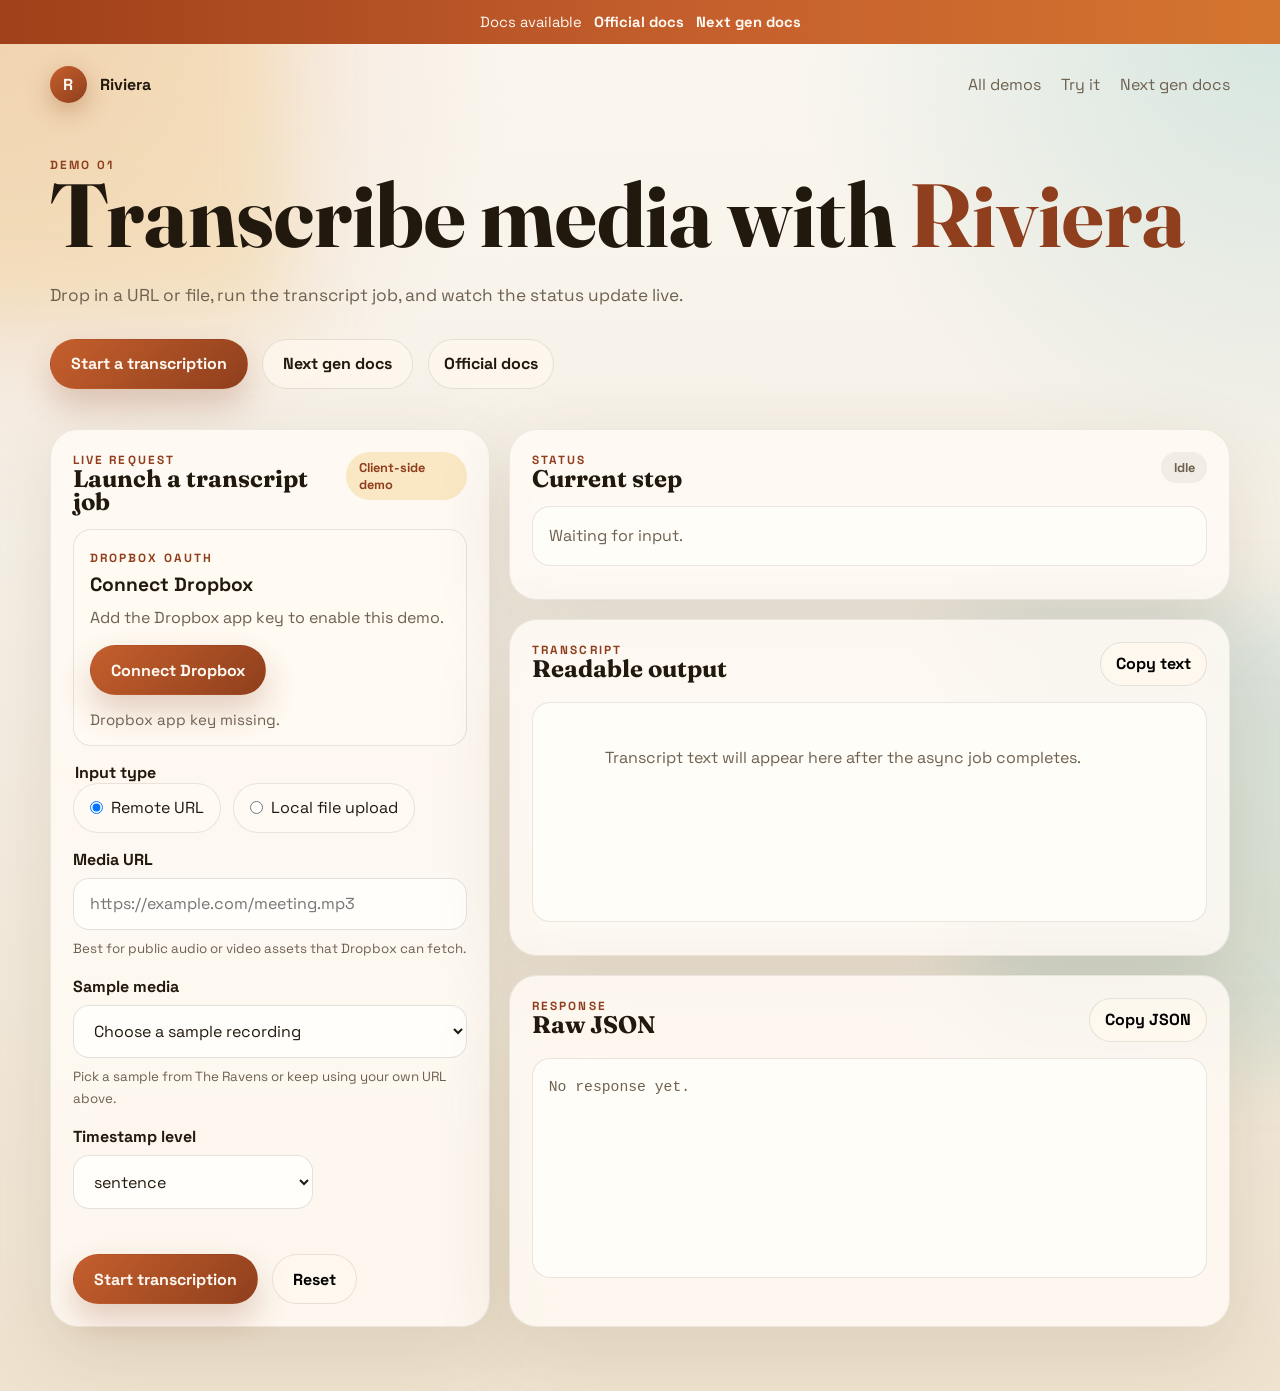
==== commit f06d7638: "Add next gen transcription docs" ====
--- a/demos/transcription/index.html
+++ b/demos/transcription/index.html
@@ -22,10 +22,11 @@
   </head>
   <body class="site-shell demo-shell">
     <div class="announcement-bar">
-      <span>Preview API route</span>
+      <span>Docs available</span>
       <a href="https://www.dropbox.com/developers/documentation/http/documentation#riviera-get_transcript_async">
-        View official docs
+        Official docs
       </a>
+      <a href="../../docs/transcription/">Next gen docs</a>
     </div>
 
     <header class="topbar page-width">
@@ -36,7 +37,7 @@
       <nav class="topnav" aria-label="Primary">
         <a href="../../">All demos</a>
         <a href="#demo">Try it</a>
-        <a href="https://www.dropbox.com/developers/documentation/http/documentation#riviera-get_transcript_async">Docs</a>
+        <a href="../../docs/transcription/">Next gen docs</a>
       </nav>
     </header>
 
@@ -54,26 +55,13 @@
           </p>
           <div class="hero-actions">
             <a class="button button-primary" href="#demo">Start a transcription</a>
+            <a class="button button-secondary" href="../../docs/transcription/">Next gen docs</a>
             <a
-              class="button button-secondary"
+              class="button button-ghost"
               href="https://www.dropbox.com/developers/documentation/http/documentation#riviera-get_transcript_async"
             >
-              View docs
+              Official docs
             </a>
-          </div>
-          <div class="hero-metrics" aria-label="API facts">
-            <div>
-              <strong>POST</strong>
-              <span class="metric-copy">/2/riviera/get_transcript_async</span>
-            </div>
-            <div>
-              <strong>Check</strong>
-              <span class="metric-copy">/2/riviera/get_transcript_async/check</span>
-            </div>
-            <div>
-              <strong>Input</strong>
-              <span class="metric-copy">path, file_id, or url</span>
-            </div>
           </div>
         </div>
       </section>
@@ -137,6 +125,10 @@
               <span>Sample media</span>
               <select id="preset-media" name="presetMedia">
                 <option value="">Choose a sample recording</option>
+                <option value="ravens-ah">The Ravens - AH</option>
+                <option value="ravens-gln">The Ravens - GLN</option>
+                <option value="ravens-pfs">The Ravens - PFS</option>
+                <option value="ravens-wja">The Ravens - WJA</option>
               </select>
               <small>Pick a sample from The Ravens or keep using your own URL above.</small>
             </section>
--- a/assets/styles.css
+++ b/assets/styles.css
@@ -79,6 +79,7 @@
   display: flex;
   justify-content: center;
   gap: 0.75rem;
+  flex-wrap: wrap;
   padding: 0.8rem 1rem;
   color: #fff9f2;
   background: linear-gradient(90deg, #9f401a 0%, #c55f2d 55%, #d4752f 100%);
@@ -436,6 +437,181 @@
   padding-bottom: 4rem;
 }
 
+.docs-page {
+  padding-bottom: 4rem;
+}
+
+.docs-hero {
+  display: flex;
+  align-items: flex-end;
+  justify-content: space-between;
+  gap: 1.5rem;
+  padding: 2rem 0 2.5rem;
+}
+
+.docs-hero h1 {
+  margin: 0;
+  font-family: "Fraunces", serif;
+  font-size: clamp(3rem, 5vw, 4.8rem);
+  line-height: 0.96;
+}
+
+.docs-hero h1 span {
+  color: var(--brand-deep);
+}
+
+.docs-hero-actions {
+  display: flex;
+  gap: 0.85rem;
+  flex-wrap: wrap;
+}
+
+.docs-layout {
+  display: grid;
+  grid-template-columns: 240px minmax(0, 1fr) 340px;
+  gap: 1.2rem;
+  align-items: start;
+}
+
+.docs-sidebar,
+.docs-rail-card {
+  padding: 1.1rem;
+}
+
+.docs-sidebar {
+  position: sticky;
+  top: 1.5rem;
+  display: grid;
+  gap: 1.25rem;
+}
+
+.docs-sidebar-group {
+  display: grid;
+  gap: 0.7rem;
+}
+
+.docs-sidebar a {
+  color: var(--muted);
+  text-decoration: none;
+}
+
+.docs-sidebar a:hover {
+  color: var(--ink);
+}
+
+.docs-content {
+  display: grid;
+  gap: 1rem;
+}
+
+.docs-section {
+  padding: 1.35rem;
+}
+
+.docs-section p {
+  color: var(--muted);
+  line-height: 1.7;
+}
+
+.docs-callout {
+  margin-top: 1rem;
+  padding: 0.95rem 1rem;
+  border-left: 4px solid var(--brand);
+  border-radius: 14px;
+  background: rgba(255, 247, 236, 0.82);
+}
+
+.docs-block {
+  margin-top: 1rem;
+}
+
+.docs-block pre,
+.docs-rail-card pre {
+  margin: 0.7rem 0 0;
+  padding: 1rem 1.05rem;
+  overflow: auto;
+  border-radius: 18px;
+  background: #241c15;
+  color: #f9efe1;
+  white-space: pre-wrap;
+}
+
+.docs-table {
+  display: grid;
+  margin-top: 1rem;
+  border: 1px solid var(--line);
+  border-radius: 20px;
+  overflow: hidden;
+}
+
+.docs-row {
+  display: grid;
+  grid-template-columns: 140px minmax(0, 1.2fr) minmax(0, 1fr);
+}
+
+.docs-row > div {
+  padding: 0.95rem 1rem;
+  border-top: 1px solid var(--line);
+}
+
+.docs-row > div:not(:first-child) {
+  border-left: 1px solid var(--line);
+}
+
+.docs-row-head {
+  background: rgba(255, 246, 233, 0.9);
+  font-weight: 700;
+}
+
+.docs-row-head > div {
+  border-top: 0;
+}
+
+.docs-response-grid,
+.docs-link-grid {
+  display: grid;
+  grid-template-columns: repeat(2, minmax(0, 1fr));
+  gap: 0.9rem;
+  margin-top: 1rem;
+}
+
+.docs-mini-card,
+.docs-link-card {
+  display: grid;
+  gap: 0.45rem;
+  padding: 1rem;
+  border: 1px solid var(--line);
+  border-radius: 18px;
+  background: rgba(255, 250, 242, 0.78);
+  text-decoration: none;
+}
+
+.docs-mini-card p,
+.docs-link-card span {
+  margin: 0;
+  color: var(--muted);
+  line-height: 1.55;
+}
+
+.docs-link-card strong {
+  font-size: 1.02rem;
+}
+
+.docs-rail {
+  display: grid;
+  gap: 1rem;
+}
+
+.docs-rail-card h3 {
+  margin: 0.35rem 0 0;
+  font-size: 1.08rem;
+}
+
+.docs-sticky {
+  position: sticky;
+  top: 1.5rem;
+}
+
 .glass-card {
   padding: 1.35rem;
 }
@@ -613,7 +789,8 @@
   .hero-home,
   .demo-workbench,
   .demo-grid,
-  .notes-grid {
+  .notes-grid,
+  .docs-layout {
     grid-template-columns: 1fr;
   }
 
@@ -623,6 +800,16 @@
 
   .hero-metrics {
     grid-template-columns: 1fr;
+  }
+
+  .docs-sidebar,
+  .docs-sticky {
+    position: static;
+  }
+
+  .docs-hero {
+    align-items: flex-start;
+    flex-direction: column;
   }
 }
 
@@ -646,7 +833,21 @@
   }
 
   .hero-actions,
-  .form-actions {
+  .form-actions,
+  .docs-hero-actions {
     flex-direction: column;
   }
-}
+
+  .docs-response-grid,
+  .docs-link-grid {
+    grid-template-columns: 1fr;
+  }
+
+  .docs-row {
+    grid-template-columns: 1fr;
+  }
+
+  .docs-row > div:not(:first-child) {
+    border-left: 0;
+  }
+}
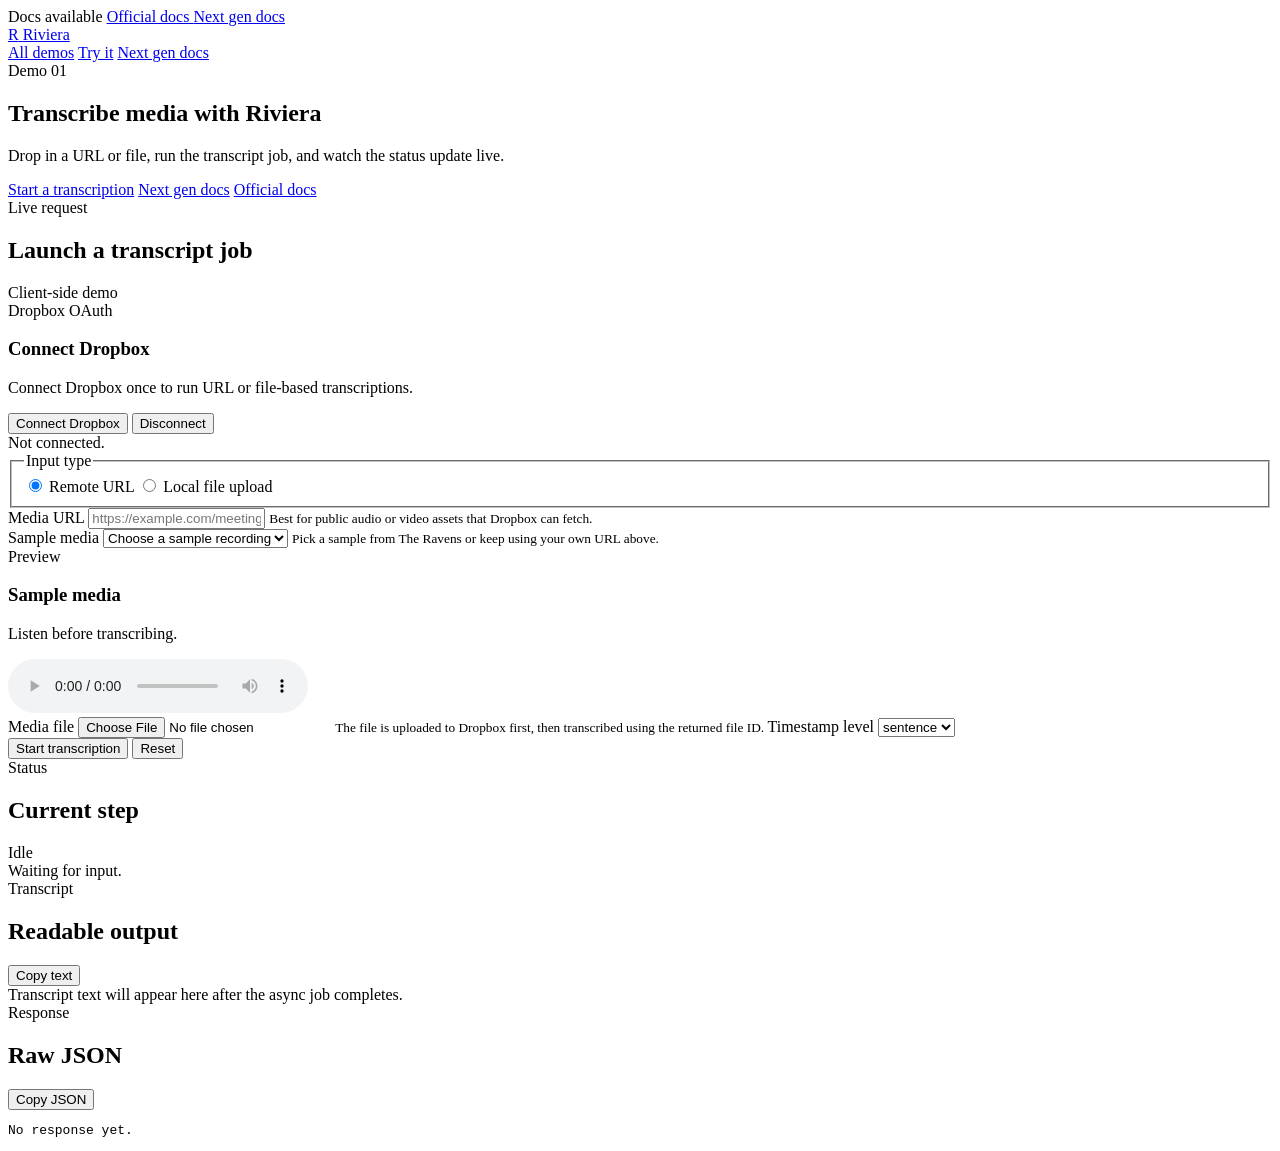
==== commit 578786f8: "Fix GitHub Pages internal links" ====
--- a/demos/transcription/index.html
+++ b/demos/transcription/index.html
@@ -18,7 +18,7 @@
       href="https://fonts.googleapis.com/css2?family=Fraunces:opsz,wght@9..144,500;9..144,700&family=Space+Grotesk:wght@400;500;700&display=swap"
       rel="stylesheet"
     />
-    <link rel="stylesheet" href="../../assets/styles.css" />
+    <link rel="stylesheet" href="/riviera_demos/assets/styles.css" />
   </head>
   <body class="site-shell demo-shell">
     <div class="announcement-bar">
@@ -26,18 +26,18 @@
       <a href="https://www.dropbox.com/developers/documentation/http/documentation#riviera-get_transcript_async">
         Official docs
       </a>
-      <a href="../../docs/transcription/">Next gen docs</a>
+      <a href="/riviera_demos/docs/transcription/">Next gen docs</a>
     </div>
 
     <header class="topbar page-width">
-      <a class="brand" href="../../">
+      <a class="brand" href="/riviera_demos/">
         <span class="brand-mark">R</span>
         <span>Riviera</span>
       </a>
       <nav class="topnav" aria-label="Primary">
-        <a href="../../">All demos</a>
+        <a href="/riviera_demos/">All demos</a>
         <a href="#demo">Try it</a>
-        <a href="../../docs/transcription/">Next gen docs</a>
+        <a href="/riviera_demos/docs/transcription/">Next gen docs</a>
       </nav>
     </header>
 
@@ -55,7 +55,7 @@
           </p>
           <div class="hero-actions">
             <a class="button button-primary" href="#demo">Start a transcription</a>
-            <a class="button button-secondary" href="../../docs/transcription/">Next gen docs</a>
+            <a class="button button-secondary" href="/riviera_demos/docs/transcription/">Next gen docs</a>
             <a
               class="button button-ghost"
               href="https://www.dropbox.com/developers/documentation/http/documentation#riviera-get_transcript_async"
@@ -214,7 +214,7 @@
 
     </main>
 
-    <script src="../../assets/runtime-config.js"></script>
-    <script src="../../assets/transcription.js" defer></script>
+    <script src="/riviera_demos/assets/runtime-config.js"></script>
+    <script src="/riviera_demos/assets/transcription.js" defer></script>
   </body>
 </html>
